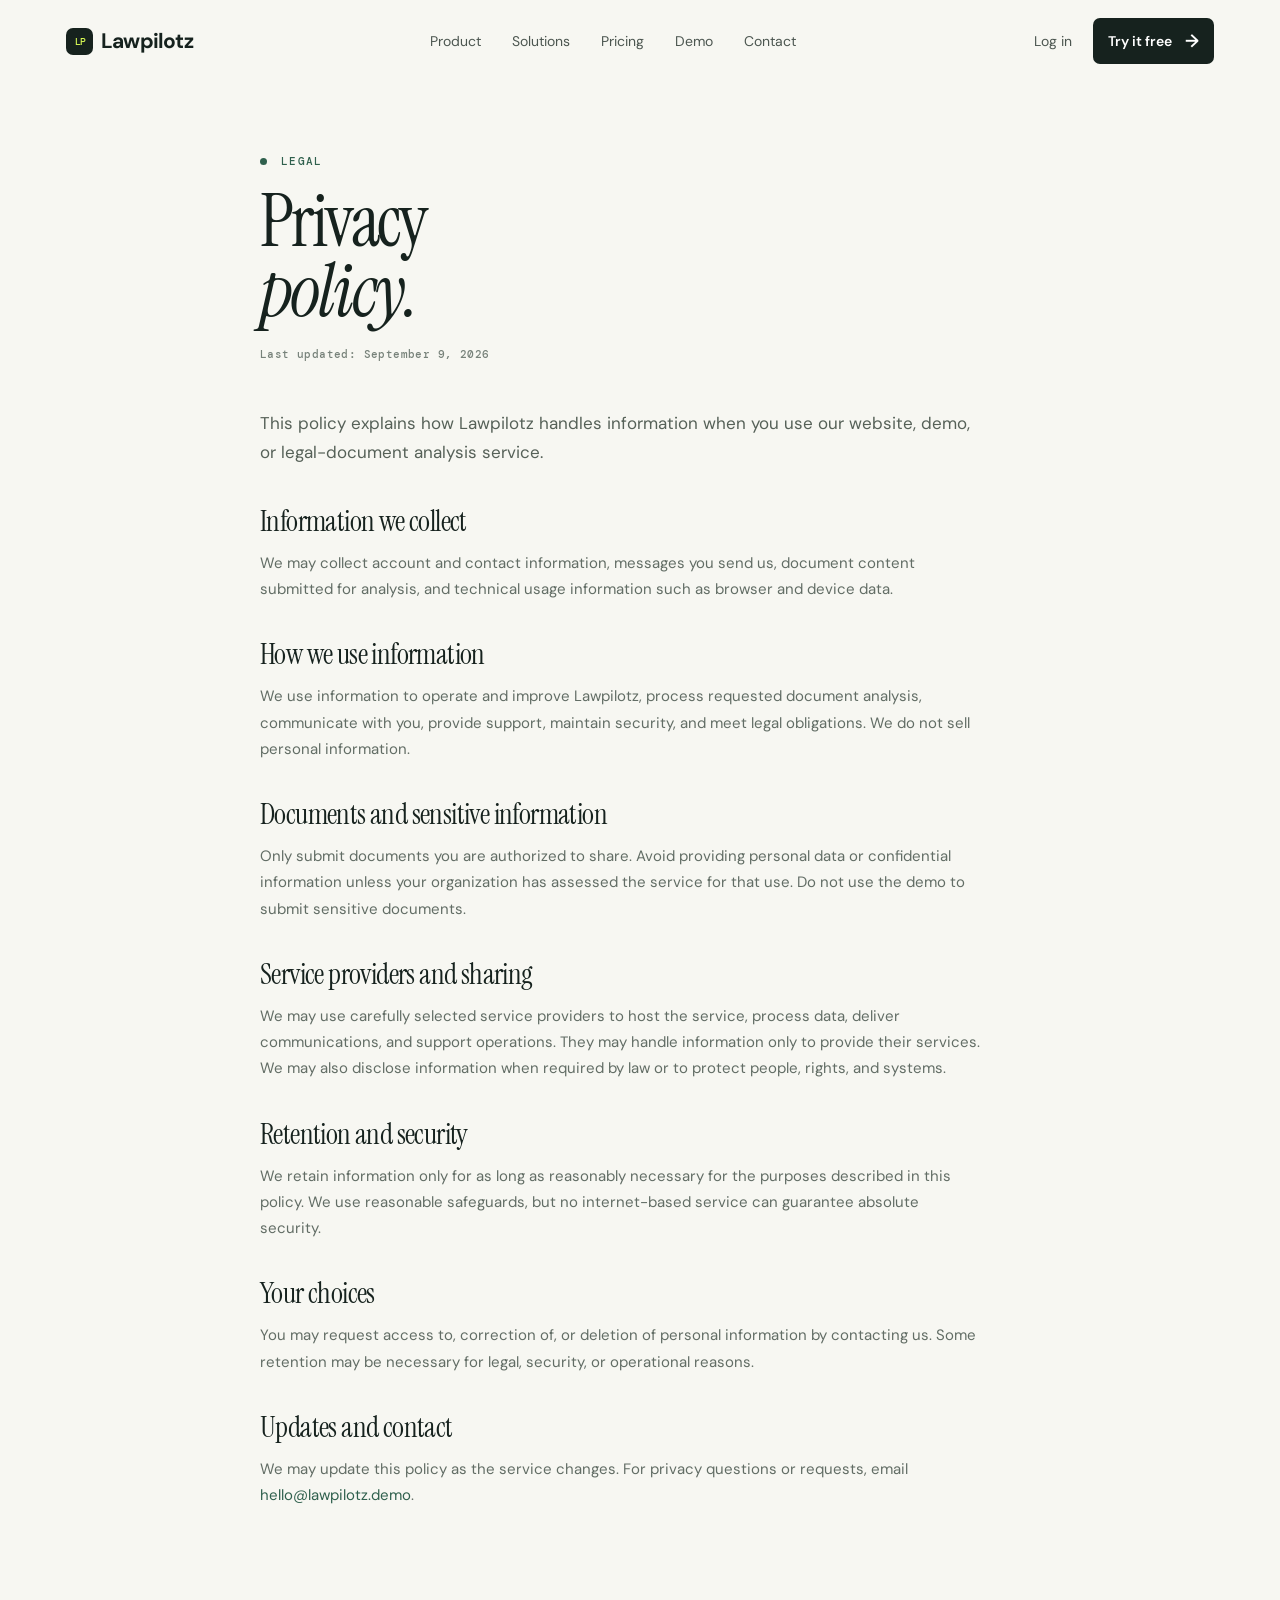
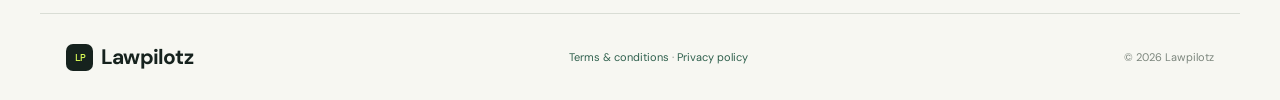
==== privacy.html @ 79acae37 "Initial commit" ====
<!doctype html>
<html lang="en"><head><meta charset="UTF-8"><meta name="viewport" content="width=device-width,initial-scale=1.0"><title>Privacy Policy | Lawpilotz</title><link rel="preconnect" href="https://fonts.googleapis.com"><link rel="preconnect" href="https://fonts.gstatic.com" crossorigin><link href="https://fonts.googleapis.com/css2?family=DM+Mono:wght@400;500&family=DM+Sans:wght@400;500;600;700&family=Instrument+Serif:ital@0;1&display=swap" rel="stylesheet"><link rel="stylesheet" href="styles.css"><link rel="stylesheet" href="legal.css"></head>
<body><header class="header"><a class="brand" href="index.html"><span class="brand-icon">LP</span>Lawpilotz</a><nav><a href="product.html">Product</a><a href="index.html#solutions">Solutions</a><a href="index.html#pricing">Pricing</a><a href="demo.html">Demo</a><a href="contact.html">Contact</a></nav><div class="header-actions"><a class="login" href="contact.html">Log in</a><a class="button dark small" href="demo.html">Try it free <span>→</span></a></div></header><main class="legal-page"><p class="eyebrow"><i></i> LEGAL</p><h1>Privacy<br><em>policy.</em></h1><p class="updated">Last updated: September 9, 2026</p><div class="legal-content"><p>This policy explains how Lawpilotz handles information when you use our website, demo, or legal-document analysis service.</p><h2>Information we collect</h2><p>We may collect account and contact information, messages you send us, document content submitted for analysis, and technical usage information such as browser and device data.</p><h2>How we use information</h2><p>We use information to operate and improve Lawpilotz, process requested document analysis, communicate with you, provide support, maintain security, and meet legal obligations. We do not sell personal information.</p><h2>Documents and sensitive information</h2><p>Only submit documents you are authorized to share. Avoid providing personal data or confidential information unless your organization has assessed the service for that use. Do not use the demo to submit sensitive documents.</p><h2>Service providers and sharing</h2><p>We may use carefully selected service providers to host the service, process data, deliver communications, and support operations. They may handle information only to provide their services. We may also disclose information when required by law or to protect people, rights, and systems.</p><h2>Retention and security</h2><p>We retain information only for as long as reasonably necessary for the purposes described in this policy. We use reasonable safeguards, but no internet-based service can guarantee absolute security.</p><h2>Your choices</h2><p>You may request access to, correction of, or deletion of personal information by contacting us. Some retention may be necessary for legal, security, or operational reasons.</p><h2>Updates and contact</h2><p>We may update this policy as the service changes. For privacy questions or requests, email <a href="mailto:hello@lawpilotz.demo">hello@lawpilotz.demo</a>.</p></div></main><footer><a class="brand" href="index.html"><span class="brand-icon">LP</span>Lawpilotz</a><p><a href="terms.html">Terms & conditions</a> · <a href="privacy.html">Privacy policy</a></p><span>© 2026 Lawpilotz</span></footer></body></html>
---- styles.css ----
:root{--ink:#16221e;--paper:#f7f7f2;--lime:#d8fa55;--green:#2f604d;--muted:#66706a;--line:#d9ddd5;--cream:#eef0e7}*{box-sizing:border-box}html{scroll-behavior:smooth}body{margin:0;background:var(--paper);color:var(--ink);font-family:'DM Sans',sans-serif}.header,main,footer{max-width:1200px;margin:auto}.header{height:82px;display:flex;align-items:center;justify-content:space-between;padding:0 26px}.brand{color:var(--ink);font-weight:700;font-size:21px;letter-spacing:-.8px;text-decoration:none;display:flex;gap:8px;align-items:center}.brand-icon{display:grid;place-items:center;width:27px;height:27px;background:var(--ink);color:var(--lime);font:500 10px 'DM Mono';letter-spacing:-1px;border-radius:7px}nav{display:flex;gap:31px}nav a,.login{color:#4c5650;text-decoration:none;font-size:14px}.header-actions{display:flex;gap:21px;align-items:center}.button{display:inline-block;border-radius:7px;padding:14px 17px;border:1px solid transparent;text-decoration:none;font:600 14px 'DM Sans';cursor:pointer}.button span{font-size:18px;padding-left:10px;vertical-align:-1px}.dark{background:var(--ink);color:#fff}.small{padding:10px 14px}.lime{background:var(--lime);color:var(--ink);box-shadow:0 10px 19px #a2ca1629}.outline{border-color:#bfc8bf;color:var(--ink)}.hero{min-height:625px;display:grid;grid-template-columns:1fr .95fr;align-items:center;padding:75px 75px 85px;background:linear-gradient(135deg,#f7f7f2 40%,#edf4d7)}.eyebrow{font:500 11px 'DM Mono';letter-spacing:1.2px;color:var(--green);margin:0 0 19px}.eyebrow i{display:inline-block;width:7px;height:7px;border-radius:50%;background:var(--green);margin-right:6px}.hero h1,.section-heading h2,.features h2,.solutions h2,.pricing h2,.final-cta h2{font:400 clamp(51px,5.6vw,76px)/.98 'Instrument Serif',serif;letter-spacing:-2.8px;margin:0}.hero h1 em,h2 em,h3 em{font-style:italic;color:var(--green)}.hero-text{font-size:17px;line-height:1.7;color:var(--muted);max-width:505px;margin:27px 0}.hero-actions{display:flex;align-items:center;gap:23px}.watch-link{color:var(--ink);text-decoration:none;font-size:14px;font-weight:600}.watch-link b{display:inline-grid;place-items:center;border:1px solid #aeb7ae;border-radius:50%;width:25px;height:25px;font-size:9px;margin-right:8px}.proof{margin-top:47px;display:flex;gap:11px;align-items:center;font-size:12px;color:#6d756f}.proof-symbols{letter-spacing:-4px;color:var(--green);font-size:16px}.hero-panel{background:#fff;border:1px solid #dce1d4;border-radius:13px;box-shadow:0 25px 55px #335b3330;padding:21px;transform:rotate(1.5deg);max-width:455px}.panel-top{display:flex;gap:10px;align-items:center;border-bottom:1px solid #e6e8e2;padding-bottom:18px}.file-badge{font:500 10px 'DM Mono';color:#b94536;background:#fde7e3;padding:8px 5px;border-radius:4px}.panel-top div{display:grid;gap:3px;flex:1}.panel-top strong{font-size:13px}.panel-top small,.issue-row small{font-size:10px;color:#869087}.status{font-size:10px;color:#326c4e;background:#e6f4e7;padding:5px 7px;border-radius:30px}.panel-summary{background:#f1f6e4;border-radius:8px;padding:15px;margin:17px 0}.summary-title{display:flex;gap:7px;align-items:center}.summary-title span{color:var(--green)}.summary-title strong{font-size:12px}.panel-summary p{font-size:11px;line-height:1.55;color:#556059;margin:9px 0 0}.panel-metrics{display:grid;grid-template-columns:repeat(3,1fr);border:1px solid #e2e5df;border-radius:8px;margin-bottom:13px}.panel-metrics div{padding:10px;border-right:1px solid #e2e5df;display:grid;gap:2px}.panel-metrics div:last-child{border:0}.panel-metrics b{font-size:14px}.panel-metrics span{font-size:9px;color:#7c857e}.amber{color:#c37f17}.issue-row{display:flex;align-items:center;gap:9px;padding:10px 4px;border-top:1px solid #edf0e9}.issue-row div{flex:1;display:grid;gap:3px}.issue-row strong{font-size:11px}.issue-row>b{font-size:15px;color:#8c968d}.issue-dot{width:8px;height:8px;border-radius:50%;background:#e5a43e}.issue-dot.soft{background:#86ab92}.logos{text-align:center;padding:33px 25px;border-top:1px solid var(--line);border-bottom:1px solid var(--line)}.logos p{font:500 10px 'DM Mono';letter-spacing:1.2px;color:#8a928b;margin:0 0 20px}.logos div{display:flex;justify-content:center;gap:63px;flex-wrap:wrap;color:#758078;font-size:18px;font-weight:700}.logos div span:nth-child(2){font-weight:400;font-style:italic}.logos div span:nth-child(3){letter-spacing:3px;font-size:15px}.demo{padding:110px 75px;background:#fbfbf7}.section-heading{text-align:center}.section-heading h2{font-size:57px}.section-heading>p:last-child{color:var(--muted);font-size:15px;line-height:1.65;max-width:475px;margin:21px auto 42px}.demo-workspace{max-width:930px;margin:auto;background:#fff;border:1px solid var(--line);border-radius:12px;padding:24px;display:grid;grid-template-columns:1fr 1.1fr;gap:35px}.step{font:500 10px 'DM Mono';letter-spacing:1px;color:#738177;margin:0 0 13px}.dropzone{height:260px;background:#f5f7ef;border:1px dashed #b9c5ae;border-radius:8px;display:flex;align-items:center;justify-content:center;flex-direction:column;text-align:center;cursor:pointer;position:relative;overflow:hidden}.dropzone input{display:none}.upload-symbol{display:grid;place-items:center;width:43px;height:43px;border:1px solid #aebba7;border-radius:50%;font-size:22px;color:var(--green);margin-bottom:12px}.dropzone strong{font-size:14px}.dropzone small{font-size:11px;color:#7c877e;margin-top:6px}.dropzone.has-file{background:#eaf3dd;border-style:solid}.secure-note{font-size:11px;color:#7c867d;text-align:center}.analysis-options{display:grid;gap:9px}.analysis-choice{display:flex;align-items:center;gap:13px;text-align:left;background:#fff;border:1px solid #dce2d9;border-radius:8px;padding:12px;cursor:pointer}.analysis-choice.selected{border-color:#6f9b6e;background:#f4f8e9}.analysis-choice>span{width:29px;height:29px;border-radius:6px;background:#edf2e7;color:var(--green);display:grid;place-items:center;font-weight:700}.analysis-choice div{display:grid;gap:3px}.analysis-choice b{font-size:13px}.analysis-choice small{font-size:11px;color:#78827c}.analyze{width:100%;margin-top:16px}.results{max-width:930px;margin:23px auto 0;background:#193128;color:#fff;border-radius:12px;padding:27px}.results-head{display:flex;justify-content:space-between;align-items:flex-start}.results .eyebrow{color:#b5d77e}.results h3{font:400 34px 'Instrument Serif';margin:0}.results h3 em{color:var(--lime)}.read-time{font:500 11px 'DM Mono';color:#bcd7b2;border:1px solid #4a6356;padding:7px 8px;border-radius:20px}.results-grid{display:grid;grid-template-columns:1.15fr 1fr 1fr;gap:10px;margin-top:21px}.result-card{background:#274237;border-radius:8px;padding:16px}.result-card.overview{background:#e3f4a6;color:var(--ink)}.result-card span{color:#bee286}.result-card .warning{color:#f8cf6d}.result-card h4{font-size:12px;margin:17px 0 8px}.result-card p{font-size:11px;line-height:1.55;color:#d7e1da;margin:0}.result-card.overview p{color:#405045}.features{display:grid;grid-template-columns:.9fr 1.1fr;gap:90px;padding:120px 100px;background:#eef0e7}.features h2,.solutions h2,.pricing h2{font-size:56px}.feature-intro>p:last-child{font-size:15px;color:var(--muted);line-height:1.65;max-width:340px;margin-top:21px}.feature-list article{display:grid;grid-template-columns:35px 1fr 20px;gap:15px;padding:20px 0;border-bottom:1px solid #ccd3c8}.feature-list span{font:500 11px 'DM Mono';color:var(--green);padding-top:5px}.feature-list h3{font-size:20px;margin:0 0 7px}.feature-list p{font-size:13px;line-height:1.6;color:var(--muted);margin:0}.feature-list i{font-style:normal;color:var(--green);font-size:18px}.solutions{padding:110px 75px}.solutions-copy{text-align:center}.solution-grid{max-width:1010px;margin:47px auto 0;display:grid;grid-template-columns:repeat(4,1fr);gap:16px}.solution-grid article{border:1px solid var(--line);border-radius:10px;padding:25px 21px;background:#fff}.solution-grid span{font-size:25px;color:var(--green)}.solution-grid h3{font-size:19px;margin:19px 0 8px}.solution-grid p{font-size:13px;line-height:1.6;color:var(--muted);margin:0}.pricing{text-align:center;padding:108px 45px;background:#193128;color:#fff}.pricing .eyebrow{color:#b5d77e}.pricing h2 em{color:var(--lime)}.pricing-grid{max-width:740px;margin:44px auto 0;display:grid;grid-template-columns:1fr 1fr;gap:15px;text-align:left}.pricing-grid article{background:#274237;border:1px solid #496151;border-radius:10px;padding:27px}.pricing-grid article.pro{background:var(--lime);color:var(--ink);border-color:var(--lime)}.plan{font:500 10px 'DM Mono';letter-spacing:1px;color:#b8d4b5;margin:0}.pro .plan{color:#52715c}.pricing-grid h3{font-size:31px;margin:16px 0 6px}.pricing-grid h3 small{font-size:12px;font-weight:400}.pricing-grid>article>p:not(.plan){font-size:13px;line-height:1.55;color:#c5d3c8;min-height:39px}.pro>p:not(.plan){color:#4f6152!important}.pricing-grid .button{margin:17px 0;width:100%;text-align:center}.pricing-grid ul{list-style:none;border-top:1px solid #4c6455;margin:4px 0 0;padding:19px 0 0;display:grid;gap:10px;font-size:12px;color:#d9e4dc}.pro ul{border-color:#a8d06a;color:#354935}.pricing-grid li::before{content:'✓';color:#b6dd6b;margin-right:8px}.pro li::before{color:#356142}.final-cta{margin:80px 75px;padding:55px 62px;border-radius:12px;background:#e5f6a5;display:flex;justify-content:space-between;align-items:center}.final-cta h2{font-size:49px}.final-cta h2 em{color:var(--green)}footer{border-top:1px solid var(--line);padding:29px 26px;display:flex;align-items:center;justify-content:space-between;gap:25px}footer p,footer span{font-size:11px;color:#7c867d;margin:0}footer p{max-width:450px;text-align:center}@media(max-width:800px){nav{display:none}.hero,.features{grid-template-columns:1fr}.hero{padding:60px 30px;gap:60px}.hero-panel{justify-self:center}.demo{padding:80px 25px}.demo-workspace{grid-template-columns:1fr;gap:25px}.features{padding:80px 35px;gap:45px}.solutions{padding:80px 30px}.solution-grid{grid-template-columns:repeat(2,1fr)}.final-cta{margin:55px 25px;padding:42px 30px}.logos div{gap:24px}.pricing{padding:80px 25px}}@media(max-width:520px){.header{padding:0 18px}.login{display:none}.hero h1{font-size:50px}.hero-actions,.final-cta{align-items:flex-start;flex-direction:column}.hero-panel{padding:16px}.panel-metrics b{font-size:12px}.results-grid,.pricing-grid{grid-template-columns:1fr}.results-head{gap:15px}.solution-grid{grid-template-columns:1fr}.section-heading h2,.features h2,.solutions h2,.pricing h2{font-size:43px}.final-cta h2{font-size:41px}footer{flex-direction:column;text-align:center}}
---- legal.css ----
.legal-page{max-width:850px;padding:72px 45px 105px}.legal-page h1{font:400 clamp(49px,6vw,73px)/.96 'Instrument Serif';letter-spacing:-2.6px;margin:0}.updated{font:500 11px 'DM Mono';letter-spacing:.4px;color:#77827a;margin:20px 0 48px}.legal-content{max-width:720px}.legal-content>p:first-child{font-size:17px;line-height:1.7;color:#566158;margin:0 0 35px}.legal-content h2{font:400 29px 'Instrument Serif';letter-spacing:-.6px;margin:33px 0 10px}.legal-content p{font-size:15px;color:#626d65;line-height:1.75;margin:0}.legal-content a,footer p a{color:var(--green);text-decoration:none}@media(max-width:600px){.legal-page{padding:55px 25px 75px}.legal-content h2{font-size:26px}}
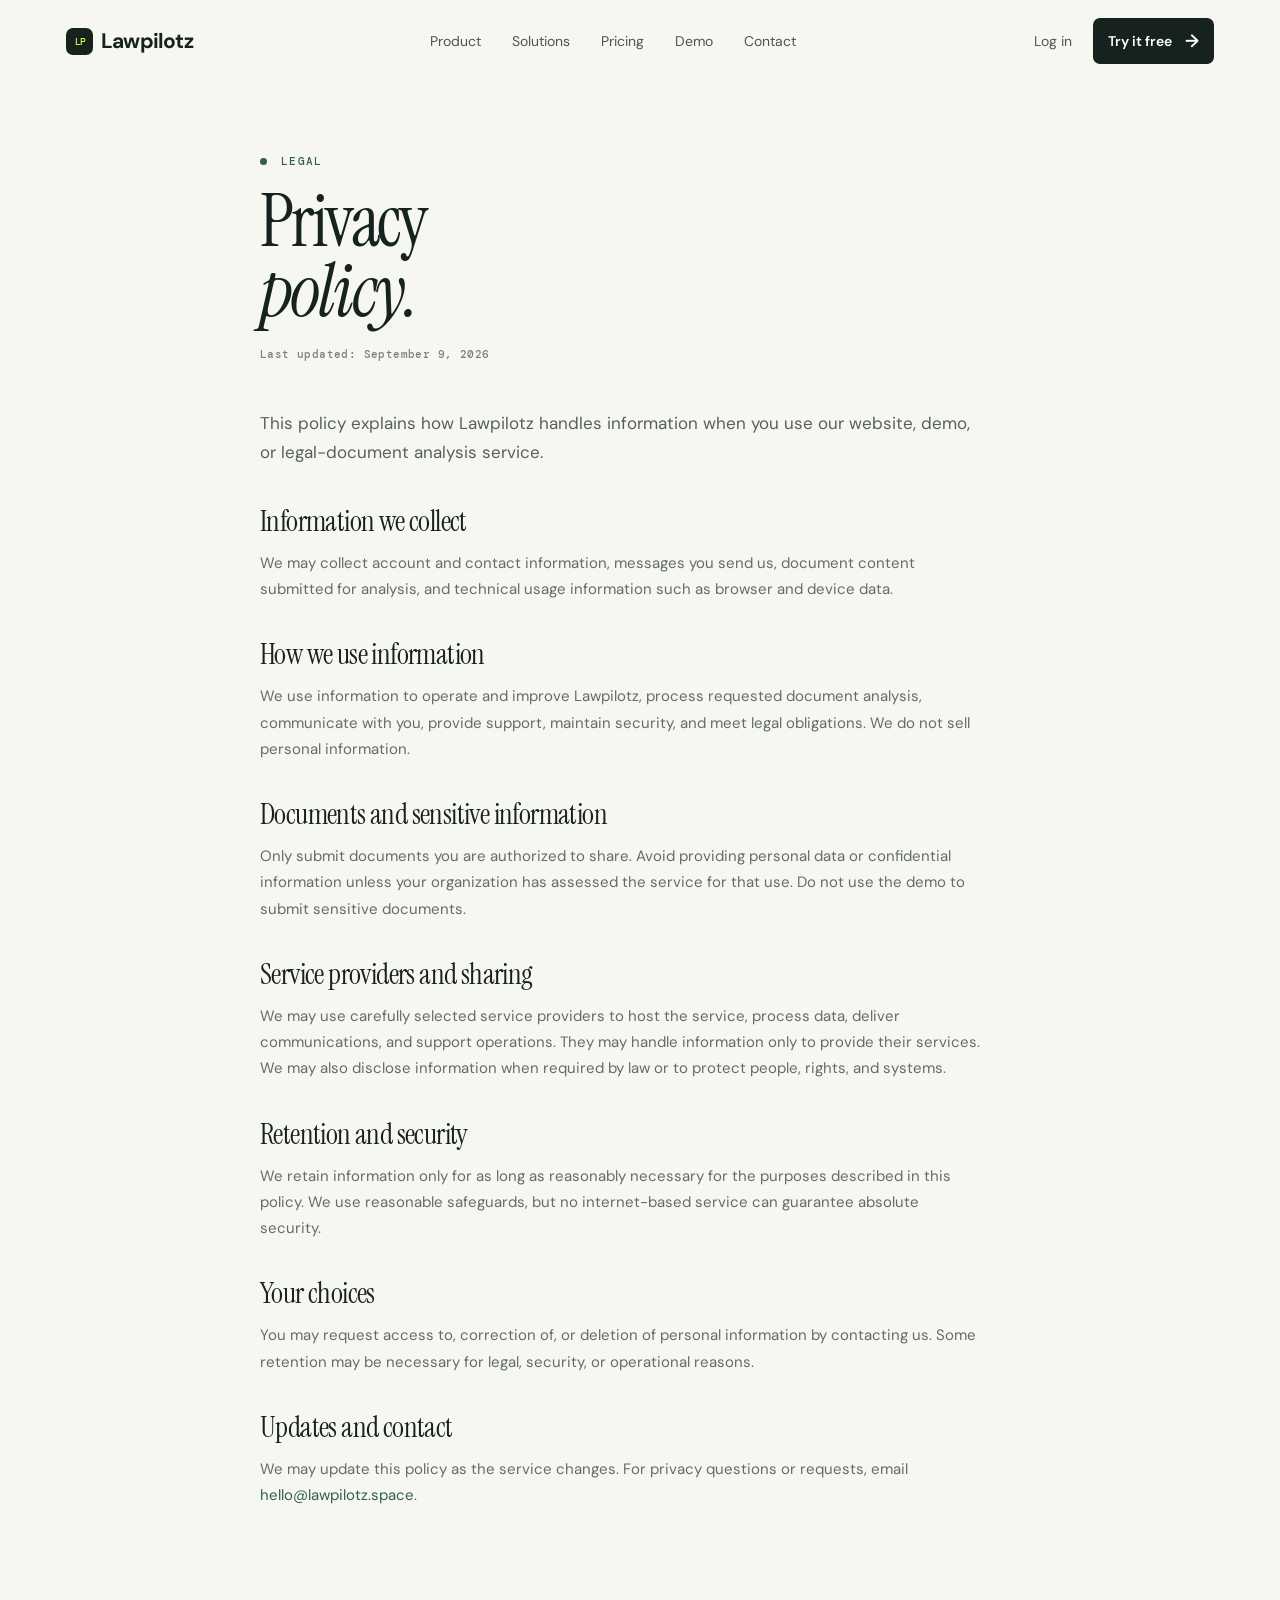
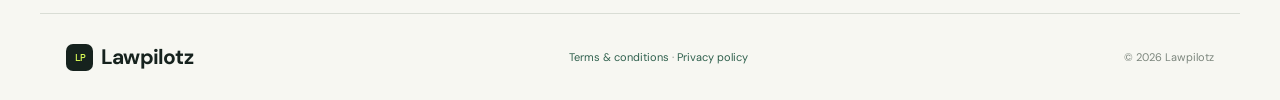
==== commit 88604d42: "Update site domain to .space" ====
--- a/privacy.html
+++ b/privacy.html
@@ -1,3 +1,3 @@
 <!doctype html>
 <html lang="en"><head><meta charset="UTF-8"><meta name="viewport" content="width=device-width,initial-scale=1.0"><title>Privacy Policy | Lawpilotz</title><link rel="preconnect" href="https://fonts.googleapis.com"><link rel="preconnect" href="https://fonts.gstatic.com" crossorigin><link href="https://fonts.googleapis.com/css2?family=DM+Mono:wght@400;500&family=DM+Sans:wght@400;500;600;700&family=Instrument+Serif:ital@0;1&display=swap" rel="stylesheet"><link rel="stylesheet" href="styles.css"><link rel="stylesheet" href="legal.css"></head>
-<body><header class="header"><a class="brand" href="index.html"><span class="brand-icon">LP</span>Lawpilotz</a><nav><a href="product.html">Product</a><a href="index.html#solutions">Solutions</a><a href="index.html#pricing">Pricing</a><a href="demo.html">Demo</a><a href="contact.html">Contact</a></nav><div class="header-actions"><a class="login" href="contact.html">Log in</a><a class="button dark small" href="demo.html">Try it free <span>→</span></a></div></header><main class="legal-page"><p class="eyebrow"><i></i> LEGAL</p><h1>Privacy<br><em>policy.</em></h1><p class="updated">Last updated: September 9, 2026</p><div class="legal-content"><p>This policy explains how Lawpilotz handles information when you use our website, demo, or legal-document analysis service.</p><h2>Information we collect</h2><p>We may collect account and contact information, messages you send us, document content submitted for analysis, and technical usage information such as browser and device data.</p><h2>How we use information</h2><p>We use information to operate and improve Lawpilotz, process requested document analysis, communicate with you, provide support, maintain security, and meet legal obligations. We do not sell personal information.</p><h2>Documents and sensitive information</h2><p>Only submit documents you are authorized to share. Avoid providing personal data or confidential information unless your organization has assessed the service for that use. Do not use the demo to submit sensitive documents.</p><h2>Service providers and sharing</h2><p>We may use carefully selected service providers to host the service, process data, deliver communications, and support operations. They may handle information only to provide their services. We may also disclose information when required by law or to protect people, rights, and systems.</p><h2>Retention and security</h2><p>We retain information only for as long as reasonably necessary for the purposes described in this policy. We use reasonable safeguards, but no internet-based service can guarantee absolute security.</p><h2>Your choices</h2><p>You may request access to, correction of, or deletion of personal information by contacting us. Some retention may be necessary for legal, security, or operational reasons.</p><h2>Updates and contact</h2><p>We may update this policy as the service changes. For privacy questions or requests, email <a href="mailto:hello@lawpilotz.demo">hello@lawpilotz.demo</a>.</p></div></main><footer><a class="brand" href="index.html"><span class="brand-icon">LP</span>Lawpilotz</a><p><a href="terms.html">Terms & conditions</a> · <a href="privacy.html">Privacy policy</a></p><span>© 2026 Lawpilotz</span></footer></body></html>
+<body><header class="header"><a class="brand" href="index.html"><span class="brand-icon">LP</span>Lawpilotz</a><nav><a href="product.html">Product</a><a href="index.html#solutions">Solutions</a><a href="index.html#pricing">Pricing</a><a href="demo.html">Demo</a><a href="contact.html">Contact</a></nav><div class="header-actions"><a class="login" href="contact.html">Log in</a><a class="button dark small" href="demo.html">Try it free <span>→</span></a></div></header><main class="legal-page"><p class="eyebrow"><i></i> LEGAL</p><h1>Privacy<br><em>policy.</em></h1><p class="updated">Last updated: September 9, 2026</p><div class="legal-content"><p>This policy explains how Lawpilotz handles information when you use our website, demo, or legal-document analysis service.</p><h2>Information we collect</h2><p>We may collect account and contact information, messages you send us, document content submitted for analysis, and technical usage information such as browser and device data.</p><h2>How we use information</h2><p>We use information to operate and improve Lawpilotz, process requested document analysis, communicate with you, provide support, maintain security, and meet legal obligations. We do not sell personal information.</p><h2>Documents and sensitive information</h2><p>Only submit documents you are authorized to share. Avoid providing personal data or confidential information unless your organization has assessed the service for that use. Do not use the demo to submit sensitive documents.</p><h2>Service providers and sharing</h2><p>We may use carefully selected service providers to host the service, process data, deliver communications, and support operations. They may handle information only to provide their services. We may also disclose information when required by law or to protect people, rights, and systems.</p><h2>Retention and security</h2><p>We retain information only for as long as reasonably necessary for the purposes described in this policy. We use reasonable safeguards, but no internet-based service can guarantee absolute security.</p><h2>Your choices</h2><p>You may request access to, correction of, or deletion of personal information by contacting us. Some retention may be necessary for legal, security, or operational reasons.</p><h2>Updates and contact</h2><p>We may update this policy as the service changes. For privacy questions or requests, email <a href="mailto:hello@lawpilotz.space">hello@lawpilotz.space</a>.</p></div></main><footer><a class="brand" href="index.html"><span class="brand-icon">LP</span>Lawpilotz</a><p><a href="terms.html">Terms & conditions</a> · <a href="privacy.html">Privacy policy</a></p><span>© 2026 Lawpilotz</span></footer></body></html>
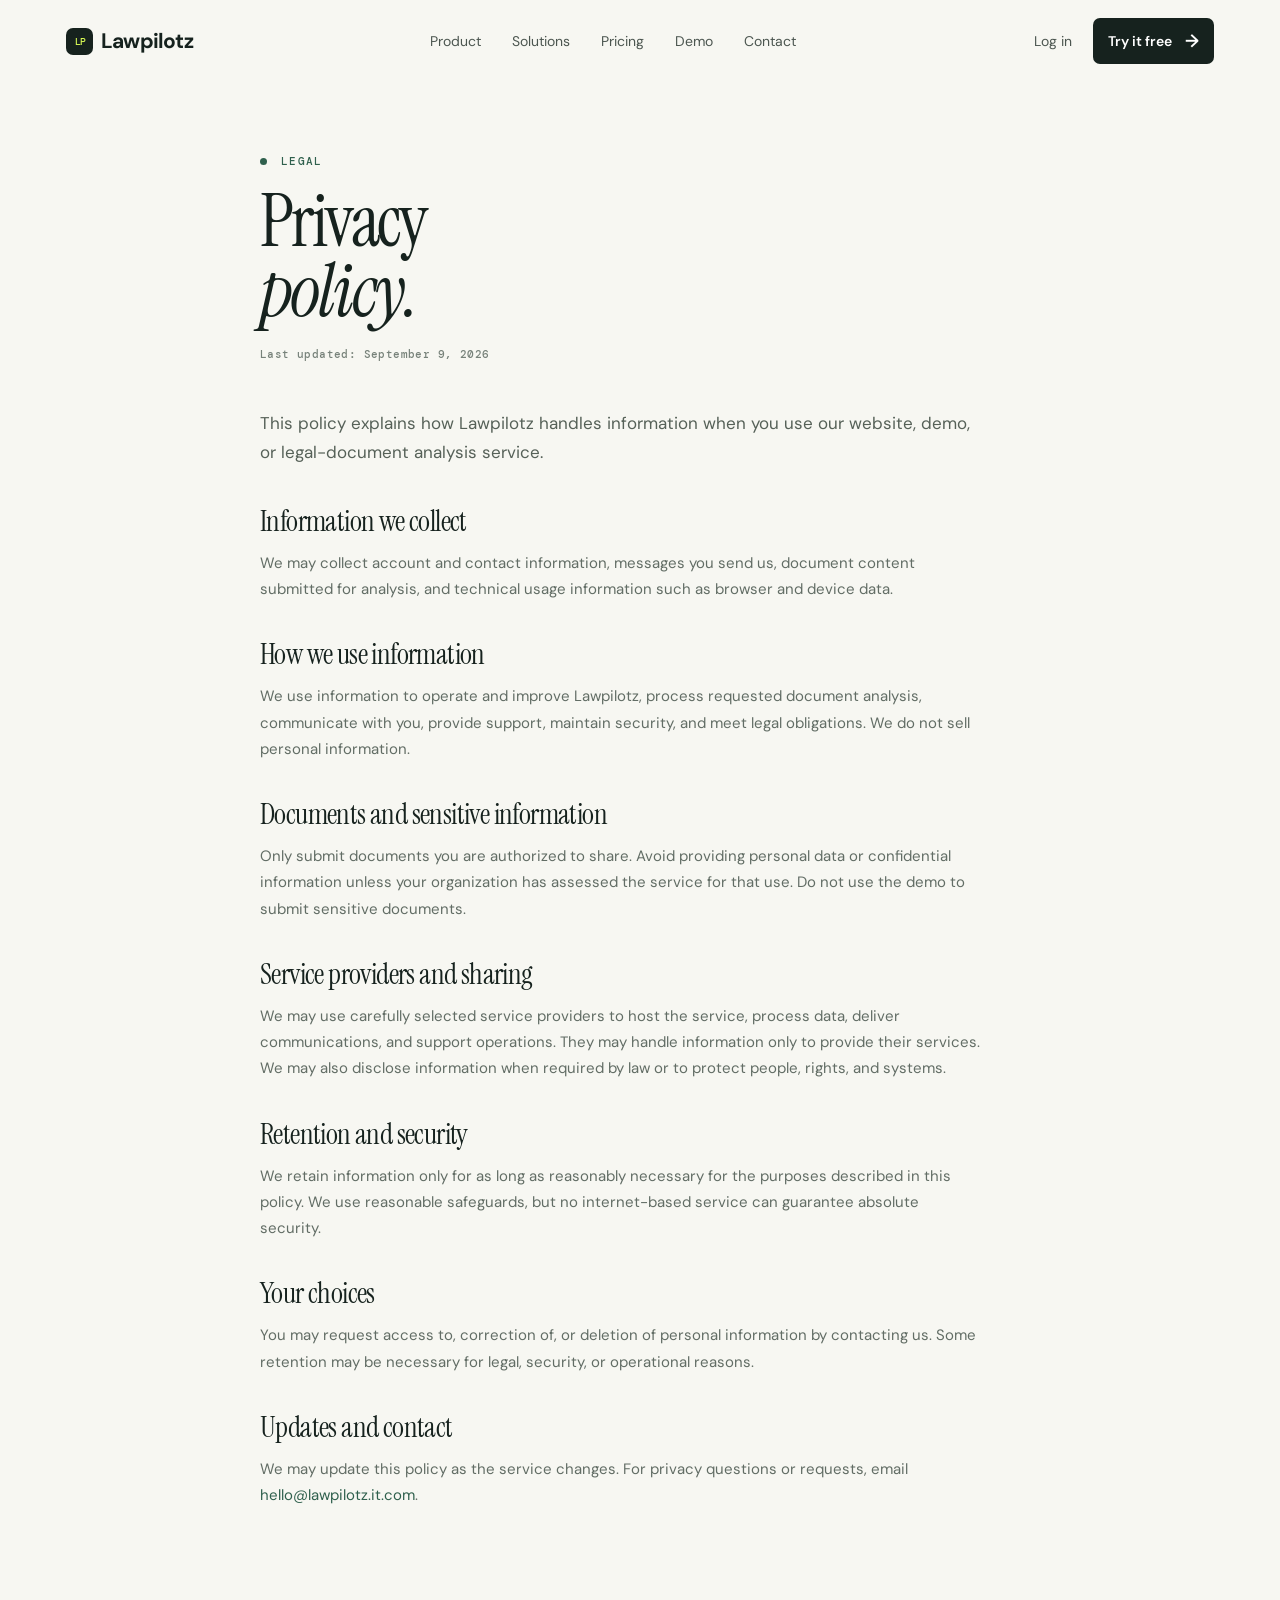
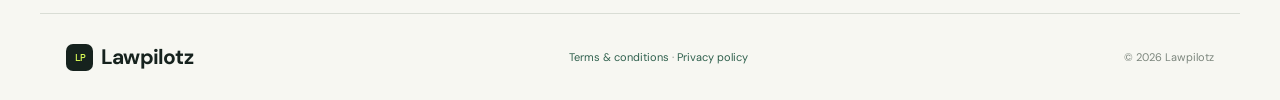
==== commit 72bc90f8: "Update domain from .space to .it.com" ====
--- a/privacy.html
+++ b/privacy.html
@@ -1,3 +1,3 @@
 <!doctype html>
 <html lang="en"><head><meta charset="UTF-8"><meta name="viewport" content="width=device-width,initial-scale=1.0"><title>Privacy Policy | Lawpilotz</title><link rel="preconnect" href="https://fonts.googleapis.com"><link rel="preconnect" href="https://fonts.gstatic.com" crossorigin><link href="https://fonts.googleapis.com/css2?family=DM+Mono:wght@400;500&family=DM+Sans:wght@400;500;600;700&family=Instrument+Serif:ital@0;1&display=swap" rel="stylesheet"><link rel="stylesheet" href="styles.css"><link rel="stylesheet" href="legal.css"></head>
-<body><header class="header"><a class="brand" href="index.html"><span class="brand-icon">LP</span>Lawpilotz</a><nav><a href="product.html">Product</a><a href="index.html#solutions">Solutions</a><a href="index.html#pricing">Pricing</a><a href="demo.html">Demo</a><a href="contact.html">Contact</a></nav><div class="header-actions"><a class="login" href="contact.html">Log in</a><a class="button dark small" href="demo.html">Try it free <span>→</span></a></div></header><main class="legal-page"><p class="eyebrow"><i></i> LEGAL</p><h1>Privacy<br><em>policy.</em></h1><p class="updated">Last updated: September 9, 2026</p><div class="legal-content"><p>This policy explains how Lawpilotz handles information when you use our website, demo, or legal-document analysis service.</p><h2>Information we collect</h2><p>We may collect account and contact information, messages you send us, document content submitted for analysis, and technical usage information such as browser and device data.</p><h2>How we use information</h2><p>We use information to operate and improve Lawpilotz, process requested document analysis, communicate with you, provide support, maintain security, and meet legal obligations. We do not sell personal information.</p><h2>Documents and sensitive information</h2><p>Only submit documents you are authorized to share. Avoid providing personal data or confidential information unless your organization has assessed the service for that use. Do not use the demo to submit sensitive documents.</p><h2>Service providers and sharing</h2><p>We may use carefully selected service providers to host the service, process data, deliver communications, and support operations. They may handle information only to provide their services. We may also disclose information when required by law or to protect people, rights, and systems.</p><h2>Retention and security</h2><p>We retain information only for as long as reasonably necessary for the purposes described in this policy. We use reasonable safeguards, but no internet-based service can guarantee absolute security.</p><h2>Your choices</h2><p>You may request access to, correction of, or deletion of personal information by contacting us. Some retention may be necessary for legal, security, or operational reasons.</p><h2>Updates and contact</h2><p>We may update this policy as the service changes. For privacy questions or requests, email <a href="mailto:hello@lawpilotz.space">hello@lawpilotz.space</a>.</p></div></main><footer><a class="brand" href="index.html"><span class="brand-icon">LP</span>Lawpilotz</a><p><a href="terms.html">Terms & conditions</a> · <a href="privacy.html">Privacy policy</a></p><span>© 2026 Lawpilotz</span></footer></body></html>
+<body><header class="header"><a class="brand" href="index.html"><span class="brand-icon">LP</span>Lawpilotz</a><nav><a href="product.html">Product</a><a href="index.html#solutions">Solutions</a><a href="index.html#pricing">Pricing</a><a href="demo.html">Demo</a><a href="contact.html">Contact</a></nav><div class="header-actions"><a class="login" href="contact.html">Log in</a><a class="button dark small" href="demo.html">Try it free <span>→</span></a></div></header><main class="legal-page"><p class="eyebrow"><i></i> LEGAL</p><h1>Privacy<br><em>policy.</em></h1><p class="updated">Last updated: September 9, 2026</p><div class="legal-content"><p>This policy explains how Lawpilotz handles information when you use our website, demo, or legal-document analysis service.</p><h2>Information we collect</h2><p>We may collect account and contact information, messages you send us, document content submitted for analysis, and technical usage information such as browser and device data.</p><h2>How we use information</h2><p>We use information to operate and improve Lawpilotz, process requested document analysis, communicate with you, provide support, maintain security, and meet legal obligations. We do not sell personal information.</p><h2>Documents and sensitive information</h2><p>Only submit documents you are authorized to share. Avoid providing personal data or confidential information unless your organization has assessed the service for that use. Do not use the demo to submit sensitive documents.</p><h2>Service providers and sharing</h2><p>We may use carefully selected service providers to host the service, process data, deliver communications, and support operations. They may handle information only to provide their services. We may also disclose information when required by law or to protect people, rights, and systems.</p><h2>Retention and security</h2><p>We retain information only for as long as reasonably necessary for the purposes described in this policy. We use reasonable safeguards, but no internet-based service can guarantee absolute security.</p><h2>Your choices</h2><p>You may request access to, correction of, or deletion of personal information by contacting us. Some retention may be necessary for legal, security, or operational reasons.</p><h2>Updates and contact</h2><p>We may update this policy as the service changes. For privacy questions or requests, email <a href="mailto:hello@lawpilotz.it.com">hello@lawpilotz.it.com</a>.</p></div></main><footer><a class="brand" href="index.html"><span class="brand-icon">LP</span>Lawpilotz</a><p><a href="terms.html">Terms & conditions</a> · <a href="privacy.html">Privacy policy</a></p><span>© 2026 Lawpilotz</span></footer></body></html>
